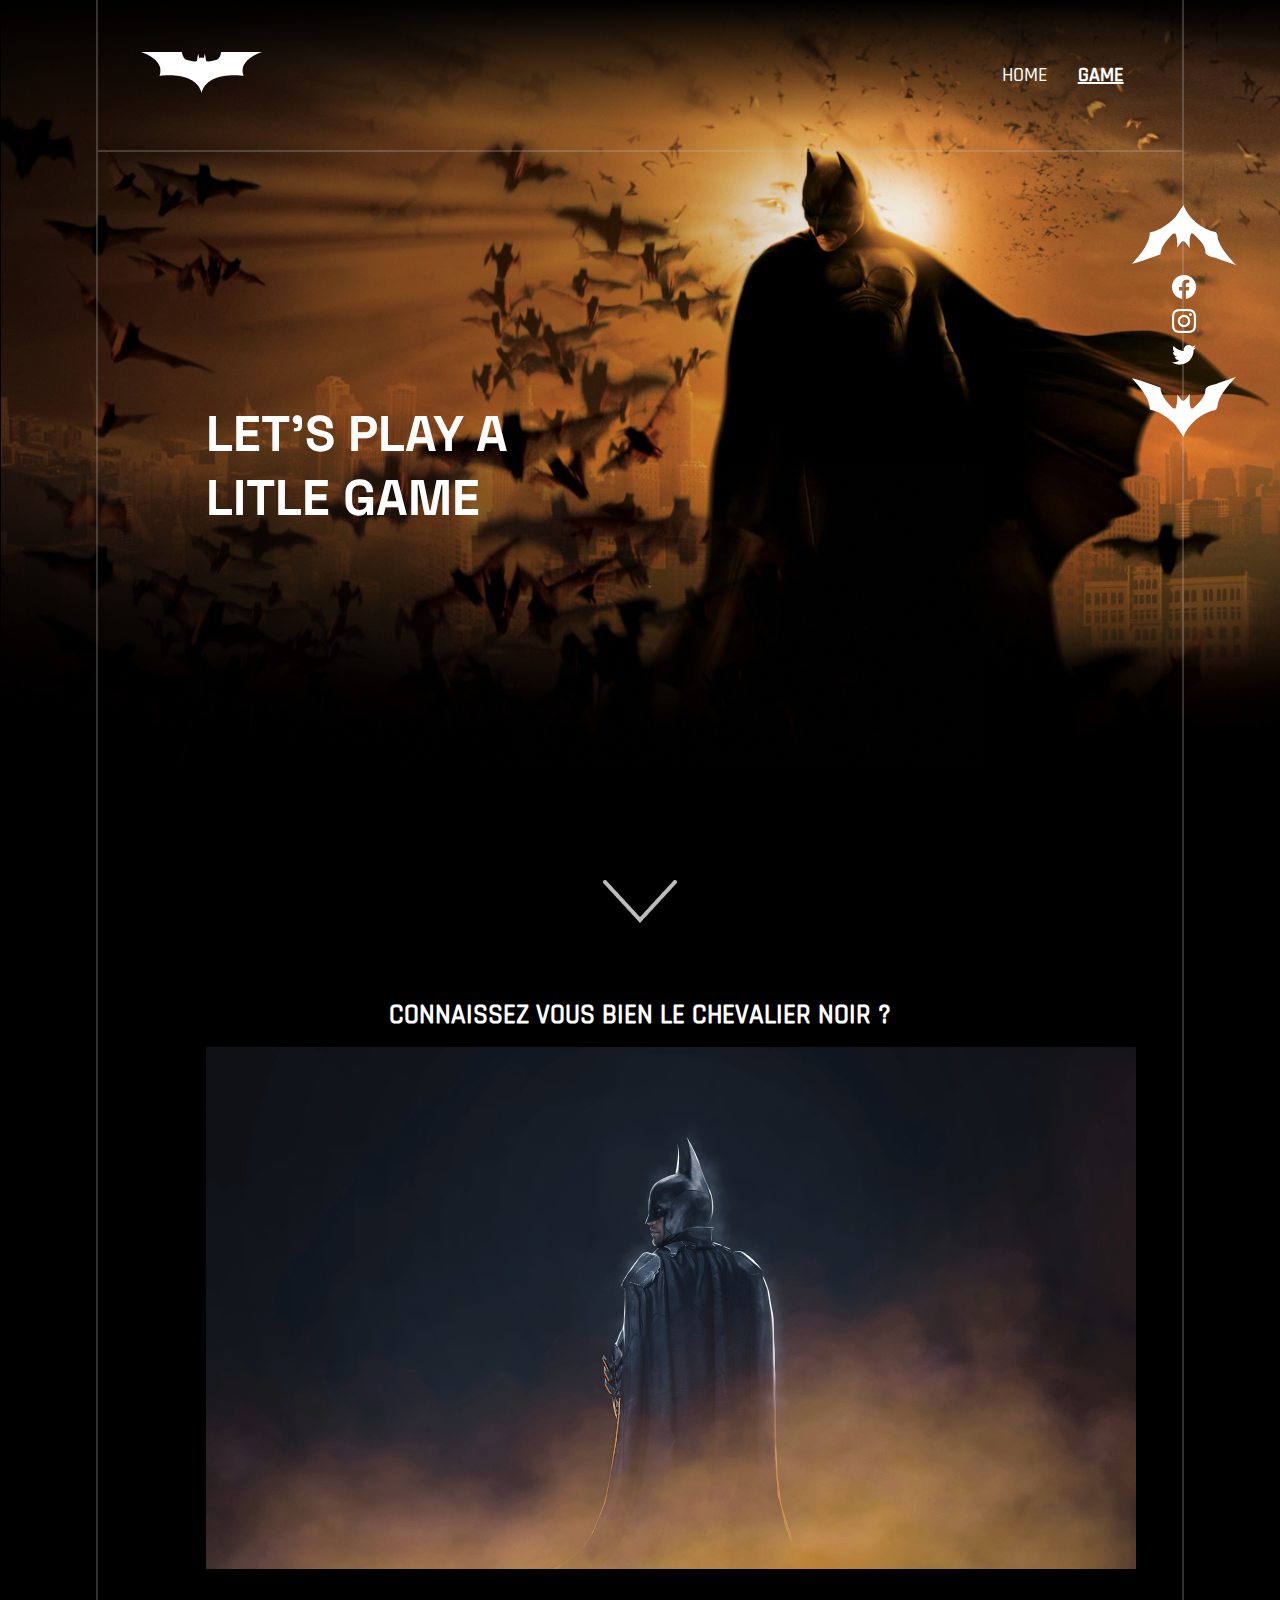
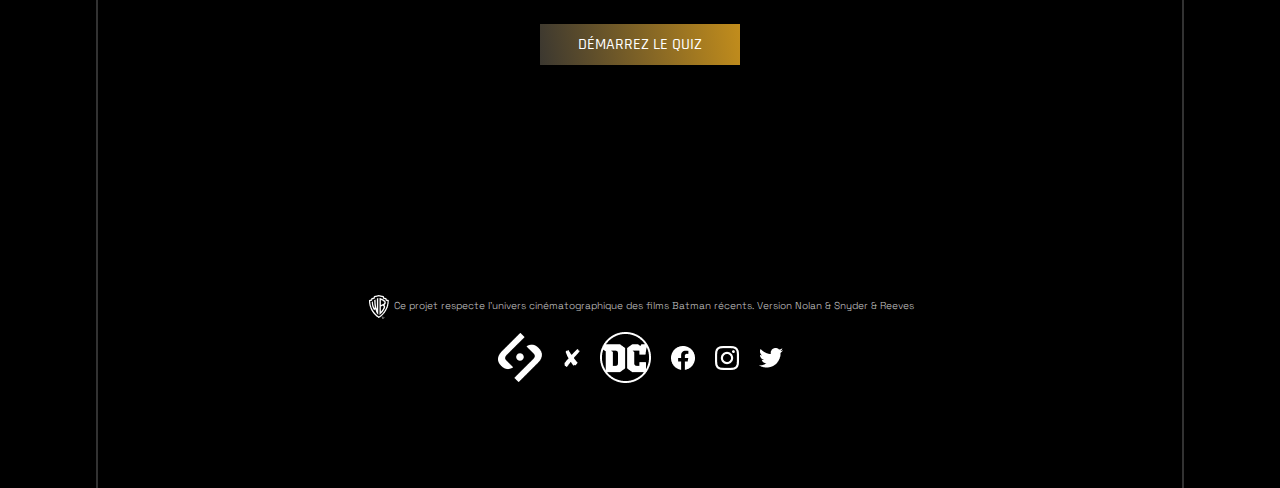
==== game.html @ 5073e1a9 "Begin to code Quizz score" ====
<!DOCTYPE html>
<html lang="fr">

<head>
    <meta charset="UTF-8">
    <meta http-equiv="X-UA-Compatible" content="IE=edge">
    <meta name="viewport" content="width=device-width, initial-scale=1.0">

    <link rel="stylesheet" href="style/game.css">

    <script src="./script/main.js" defer></script>
    <script src="./script/game.js" defer></script>

    <title>Batman | Game</title>
</head>

<body>

    <!-- ENTETE -->
    <header>
        <div class="header">
            <div class="header__divLogo">
                <a href="index.html"><img src="assets/logo/logohome.png" alt="Logo Batman Home" class="header__logo"
                        title="HOME"></a>
            </div>
            <nav>
                <ul>
                    <li><a href="index.html">home</a> </li>
                    <li><a href="game.html">game</a></li>
                </ul>
            </nav>
        </div>
    </header>

    <!-- CORPS -->
    <main>
        <!--Icônes latéraux de réseaux sociaux-->
        <aside>
            <figure>
                <div>
                    <a class="scrollArrow"><img src="assets/logo/logo_bat_flèche.png" alt="Batman tête en bas"></a>
                </div>
                <div>
                    <a href="https://www.facebook.com/frdccomics/?locale=fr_FR"><img src="assets/logo/icon_facebook.png"
                            alt="facebook DC" title="FB DC Comics"></a>
                </div>
                <div>
                    <a href="https://www.instagram.com/dcofficial/?hl=fr"><img src="assets/logo/icon_ig.png"
                            alt="instagram" title="Insta DC Comics">
                    </a>
                </div>
                <div>
                    <a href="https://twitter.com/DCComics"><img src="assets/logo/icon_tw.png" alt="twitter"
                            title="Twitter DC Comics">
                    </a>
                </div>
                <div>
                    <a class="scrollArrow"><img src="assets/logo/logo_bat_flèche_2.png" alt="Batman tête en haut"></a>
                </div>
            </figure>
        </aside>

        <!--Section 1 LET'S PLAY-->
        <section>
            <div class="sect1">
                <h1>Let's play a <br> Litle game</h1>
            </div>
        </section>

        <!--Section 2: Do you know him-->
        <section id="sec2">
            <div class="sec2">
                <div class="sec2__firstBigArrow">
                    <img src="assets/logo/flèche_down_header.png" alt="Grande flèche vers le bas">
                </div>
                <h2>connaissez vous bien le chevalier noir ?</h2>

                <div>
                    <div class="illPic">
                        <figure>
                            <img src="assets/Illustrations_game/Batgame_2.png" alt="batman_de_dos">
                        </figure>
                    </div>

                    <div class="sect2__contentDiv btnContain">
                        <div class="btnContain__btn">
                            <a id="startGame">démarrez le quiz</a>
                        </div>
                    </div>
                </div>
            </div>
        </section>

        <!--QUIZZ-->
        <section id="questionnaire">
            <div class="questions">
                <h2 class="nbreQuestions">
                    <span id="currentQId"><!--N° Question actuelle--></span>/ <span id="totalQNbr"><!--Nbr total de question--></span>
                </h2>
                <div class="card-quizz">
                    <div class="card-image">
                        <img id="img-illustrate" src="./assets/Illustrations_game/Batgame_3.png" alt="">
                    </div>
                    <div class="card-body-quizz">
                        <div class="currentQuestion quizz"><!--Question-->
                        </div>
                    </div>
                    <div class="choisirReponse">
                        <!--Choix de reponse-->
                    </div>
                    <div>
                        <button class="nextBtn">Question suivante</button>
                    </div>
        
                </div>
            </div>

        </section>
    </main>

    <!-- PIED DE PAGE -->
    <footer id="footer">
        <p>
            <img src="assets/logo/icon_WB.png" alt="Warner-Bros">
            Ce projet respecte l’univers cinématographique des
            films
            Batman récents. Version Nolan & Snyder & Reeves
        </p>

        <figure>
            <a href="https://sayna.io/"><img src="assets/logo/logo_sayna_white.png" alt="Logo Sayna"
                    title="SAYNA Website"></a>
            <a href="https://sayna.io/"><img src="assets/logo/icon_x.png" alt="Logo X" title="SAYNA Website"></a>
            <a href="https://www.dc.com/"><img src="assets/logo/icon_DC.png" alt="Logo Disney Comics"
                    title="DC Comics Website"></a>
            <a href="https://web.facebook.com/search/top/?q=sayna"><img src="assets/logo/icon_facebook.png"
                    alt="Logo facebook" title="FB SAYNA"></a>
            <a href="https://www.instagram.com/hellosayna/?hl=fr"><img src="assets/logo/icon_ig.png"
                    alt="Logo instagram" title="Insta SAYNA"></a>
            <a href="https://twitter.com/madagascarsayna?lang=fr"><img src="assets/logo/icon_tw.png" alt="Logo twitter"
                    title="Twitter SAYNA"></a>
        </figure>
    </footer>
</body>

</html>
---- style/game.css ----
/*verification de la taille et positionnement des boites quand activés (enlevé commentaire) */
/* div,
p,
nav,
h2,
h3 {
    border: dotted 1px blue;
} */


/* POLICES */
/* Import google fontRajdhani + Space grotesk (alternative à l'utilisation des polices)*/
/* @import url('https://fonts.googleapis.com/css2?family=Rajdhani:wght@300;400;500;600;700&family=Space+Grotesk:wght@300;400;500;600;700&display=swap'); */

@font-face {
    font-family: 'Rajdhani';
    src: url(../police/Rajdhani/Rajdhani-Medium.ttf);
}

@font-face {
    font-family: 'Space Grotesk';
    src: url(../police/Space_Grotesk/SpaceGrotesk-VariableFont_wght.ttf);
}

/* Mise à zéro des marges par défauts et box-sizing*/
* {
    margin: 0;
    padding: 0;
    box-sizing: border-box;
}

/* Définition des couleurs de base */

:root {
    --myYellow: #FFFF00;
    --myGrey50: #c4c4c450;
    --myGreyfull: #c4c4c4;
    --myGreyBorder: #bcbbbd44;
    --myMarineBleu: #19587D;
}

/*Typographie*/
html {
    font-family: 'Space Grotesk';
    font-size: 18px;
    color: white;
    font-weight: 100;
}

p {
    text-align: justify;
}

h2,
h3,
h4 {
    font-family: 'Rajdhani';
    font-weight: 600;
}

h2 + p {
    margin: 20px 0;
}

/* J'ai mis les titres de chaque section en h2 car pour le référencement, il est préféréble de n'avoir qu'un h1 dans chaque page */

h4 {
    font-size: 12px;
}

/*background*/
html {
    background-image: url(../assets/Illustrations_game/Batgame_1.png);
    background-repeat: no-repeat;
    background-size: contain;
    background-color: black;
}

/*border et formatage général des contenus*/
* {
    box-sizing: border-box;
}

@media screen and (min-width: 500px) {
    body {
        min-width: 400px;
        margin: 0 7.5%;
        border-left: solid 2px var(--myGreyBorder);
        border-right: solid 2px var(--myGreyBorder);
    }
}

header {
    border-bottom: solid 2px var(--myGreyBorder);
}

main {
    padding: 0 5%;
    margin: 0 auto;
}

@media screen and (min-width: 500px) {
    main {
        padding: 0 10%;
    }
}

section {
    margin: 100px 0;
}

/*Bouton*/
.btnContain {
    display: flex;
    justify-content: center;
}

.btnContain__btn {
    text-align: center;
    width: 200px;
    padding: 10px;
    margin: 0 10px;
    background: linear-gradient(80deg, #EDDEBF40, #c28d1c);
}

.btnContain__btn:hover,
.btnContain__btn:focus {
    background: linear-gradient(80deg, #EDDEBF, #c28d1c);
    cursor:pointer;
}

.btnContain__btn a,
.btnContain__btn {
    font-family: 'Rajdhani';
    font-size: medium;
    font-weight: 400;
    color: white;
    text-decoration: none;
    text-transform: uppercase;
}

/*header et navigation*/
.header {
    height: 150px;  /* 132px dans l'énoncé mais 150px ressemble plus à la maquette */
    padding: 4%;
    display: flex;
    justify-content: space-between;
    align-items: center;
}


.header ul {
    display: flex;
    flex-wrap: wrap;
    list-style-type: none;
    margin: 0;
    padding: 0;
}

.header ul li a {
    color: white;
    text-decoration-line: none;
    font-family: 'Rajdhani';
    font-size: 20px;
    font-weight: 500;
    text-transform: uppercase;
}

.header ul li a:hover {
    font-weight: bold;
    color: var(--myYellow);
    text-decoration-line: underline;
}

.header ul li:nth-child(2) a {
    /*HOME en gras et souligné sur la page active*/
    font-weight: bold;
    text-decoration-line: underline;
}

.header ul li {
    margin: 5px 15px;
}

/* ASIDE:Icônes latéraux de réseaux sociaux */
aside {
    position: sticky;
    top: 5px;
}

aside figure {
    display: flex;
    gap: 10px;
    margin-top: 20px;
    justify-content: center;
    align-items: center;
}

aside img {
    max-width: 75px;
}


@media screen and (min-width: 500px) {
    aside figure {
        display: initial;
    }
    aside {
        position: fixed;
        right: calc(7.5% - 52px);
        top: 200px;
    }
    
    aside figure div {
        text-align: center;
        margin: 5px 0;
    }

    aside img {
        max-width: none;
    }
}

/* Appliquer la couleur jaune en utilisant css filter generator from white to target hex color (codepen.io) => réduire invert à proche de zéro */
aside img:hover, header img:hover {
    filter: invert(4%) sepia(99%) saturate(5553%) hue-rotate(358deg) brightness(109%) contrast(102%);
    -webkit-filter: invert(4%) sepia(99%) saturate(5553%) hue-rotate(358deg) brightness(109%) contrast(102%);
}

/*SECTION 1*/
.sect1 {
    margin: 250px 0 350px;
}

h1 {
    font-size: 50px;
    text-transform:uppercase;
}

/*SECTION 2*/
.sec2__firstBigArrow {
    margin: 70px 0;
    text-align: center;
}

h2 {
    text-transform: uppercase;
    text-align: center;
}

.illPic {
    margin: 15px auto 50px;
    text-align: center;
}

/* QUIZZ */
#questionnaire {
    display: none
}

/* FOOTER */
footer {
    padding: 100px 0;
    display: flex;
    flex-direction: column;
    align-items: center;
}

footer p {
    font-size: 10px;
    text-align: center;
    color: var(--myGreyfull);
    margin: 20px 0
}

footer p img {
    position: relative;
    bottom: -10px;
}

footer figure {
    display: flex;
    align-items: center;
}

footer figure img{
    margin: 0 10px;
}
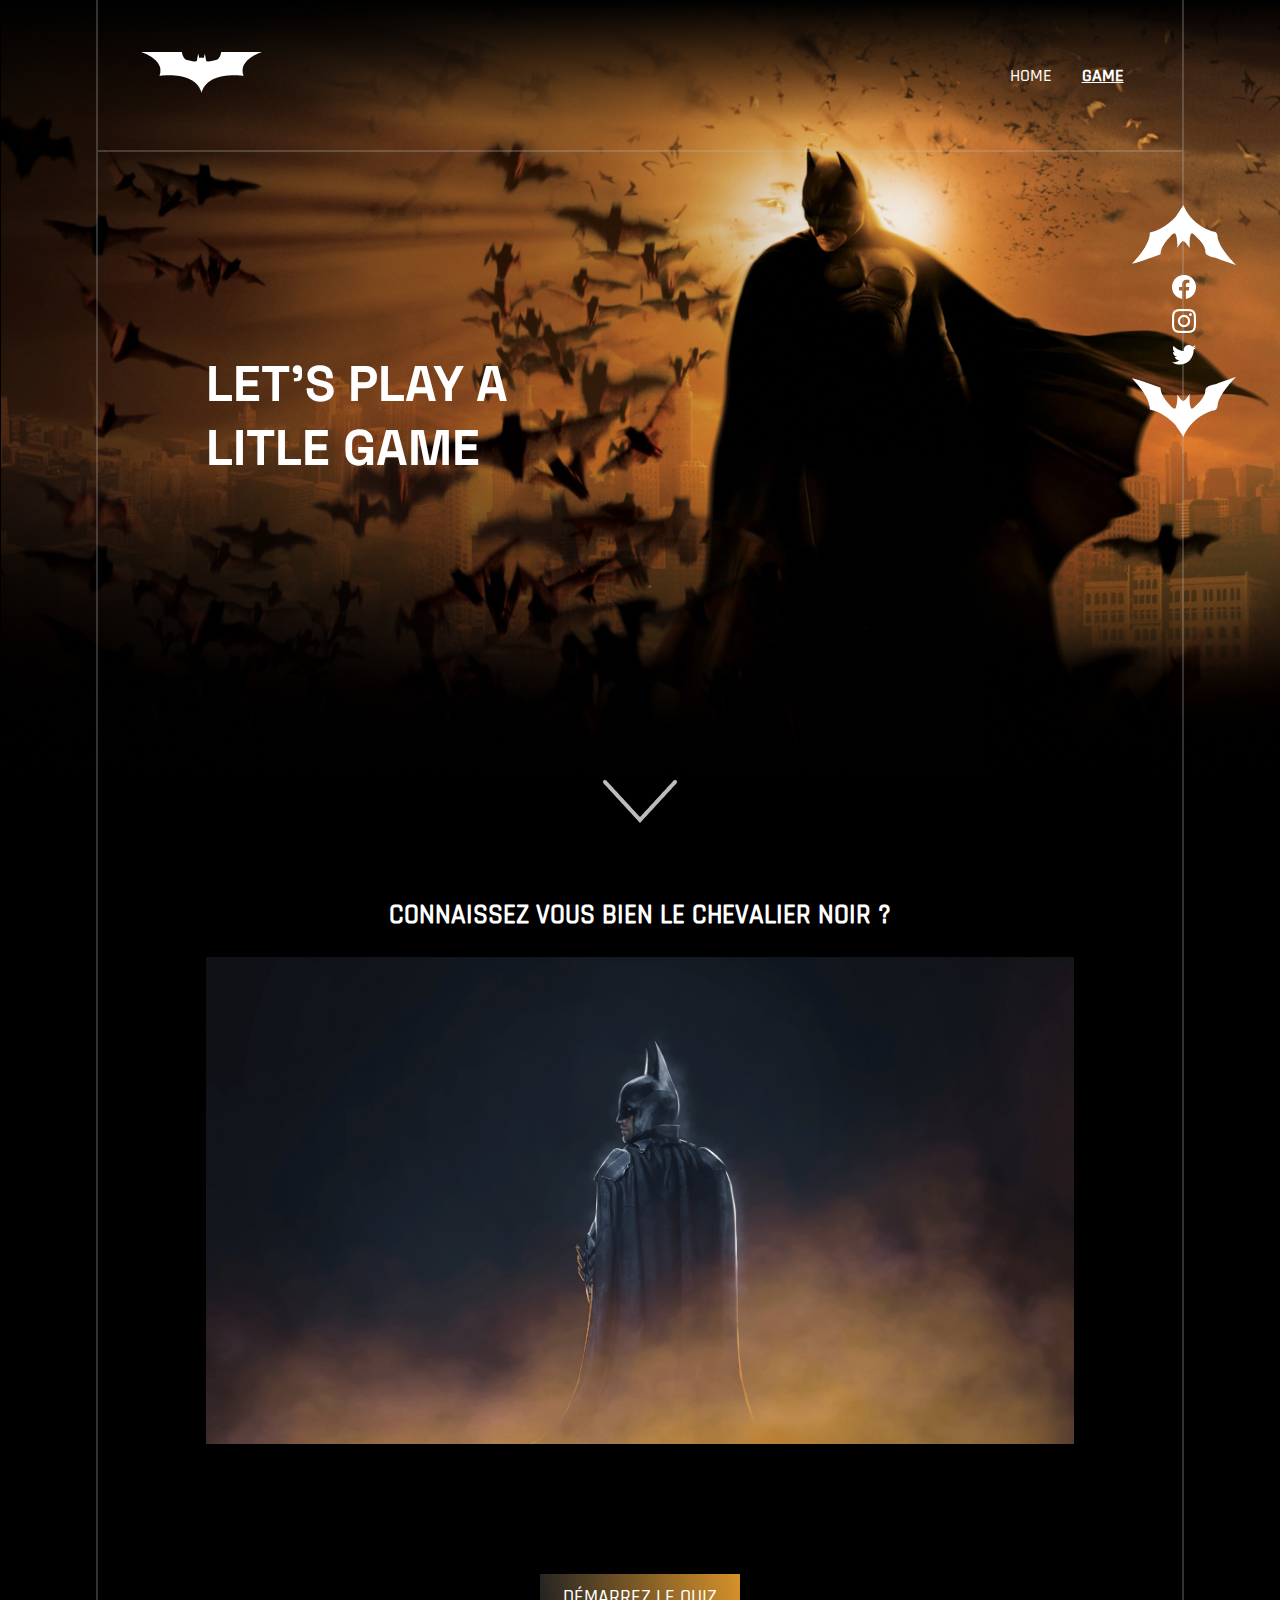
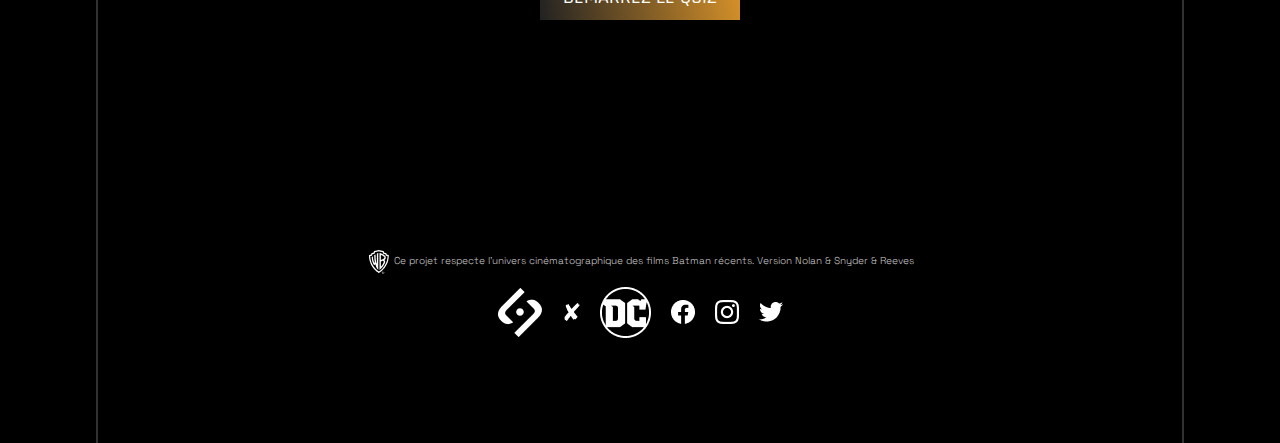
==== commit ab4c5191: "ALL QUIZZ DONE" ====
--- a/game.html
+++ b/game.html
@@ -17,7 +17,7 @@
 <body>
 
     <!-- ENTETE -->
-    <header>
+    <header class="reveal">
         <div class="header">
             <div class="header__divLogo">
                 <a href="index.html"><img src="assets/logo/logohome.png" alt="Logo Batman Home" class="header__logo"
@@ -61,14 +61,14 @@
         </aside>
 
         <!--Section 1 LET'S PLAY-->
-        <section>
+        <section class="reveal">
             <div class="sect1">
                 <h1>Let's play a <br> Litle game</h1>
             </div>
         </section>
 
         <!--Section 2: Do you know him-->
-        <section id="sec2">
+        <section id="sec2" class="reveal">
             <div class="sec2">
                 <div class="sec2__firstBigArrow">
                     <img src="assets/logo/flèche_down_header.png" alt="Grande flèche vers le bas">
@@ -76,7 +76,7 @@
                 <h2>connaissez vous bien le chevalier noir ?</h2>
 
                 <div>
-                    <div class="illPic">
+                    <div class="knowImgCont">
                         <figure>
                             <img src="assets/Illustrations_game/Batgame_2.png" alt="batman_de_dos">
                         </figure>
@@ -95,31 +95,64 @@
         <section id="questionnaire">
             <div class="questions">
                 <h2 class="nbreQuestions">
-                    <span id="currentQId"><!--N° Question actuelle--></span>/ <span id="totalQNbr"><!--Nbr total de question--></span>
+                    <span id="currentQId"><!--N° Question actuelle--></span>/<span
+                        id="totalQNbr"><!--Nbr total de question--></span>
                 </h2>
                 <div class="card-quizz">
-                    <div class="card-image">
-                        <img id="img-illustrate" src="./assets/Illustrations_game/Batgame_3.png" alt="">
-                    </div>
-                    <div class="card-body-quizz">
-                        <div class="currentQuestion quizz"><!--Question-->
+                    <div id="QImgContainer">
+                        <div class="card-image">
+                            <img id="imgQuizz" src="./assets/Illustrations_game/Batgame_3.png" alt="">
+                        </div>
+
+                        <div id="mainQ">
+                            <div class="flexPosition">
+                                <div class="card-body-quizz">
+                                    <div class="currentQuestion quizz"><!--Question-->
+                                    </div>
+                                </div>
+                                <div class="choisirReponse">
+                                    <!--Choix de reponse-->
+                                </div>
+                            </div>
                         </div>
                     </div>
-                    <div class="choisirReponse">
-                        <!--Choix de reponse-->
+
+                    <div class="sect2__contentDiv btnContain nextDiv">
+                        <div class="btnContain__btn" id="nextBtn">
+                            <a class="nextBtn">Question suivante</a>
+                        </div>
                     </div>
-                    <div>
-                        <button class="nextBtn">Question suivante</button>
+
+                    <!--Show Result-->
+                    <div class="sect2__contentDiv btnContain showDiv">
+                        <div class="btnContain__btn" id="showResult">
+                            <a class="showResult">Voir le résultat</a>
+                        </div>
                     </div>
-        
                 </div>
             </div>
+        </section>
 
+        <!--Résultat final du Quizz-->
+        <section id="quizzFinal">
+            <div id="quizzFinalContainer">
+                <h2 class="finalNote">
+                    <span id="finalScore"><!--Score finale--></span>/<span
+                        id="totalQuestionNbr"><!--Nbr total de question--></span> <span id="finalShortComment"></span>
+                </h2>
+                <p id="finalLongComment"></p>
+                <div class="btnContain">
+                    <div class="btnContain__btn" id="restartQuizzContainer">
+                        <a class="restartQuizzLink">Recommencer le quiz</a>
+                    </div>
+                </div>
+
+            </div>
         </section>
     </main>
 
     <!-- PIED DE PAGE -->
-    <footer id="footer">
+    <footer id="footer" class="reveal">
         <p>
             <img src="assets/logo/icon_WB.png" alt="Warner-Bros">
             Ce projet respecte l’univers cinématographique des
--- a/style/game.css
+++ b/style/game.css
@@ -45,6 +45,7 @@
     font-size: 18px;
     color: white;
     font-weight: 100;
+    position:relative
 }
 
 p {
@@ -120,19 +121,22 @@
     width: 200px;
     padding: 10px;
     margin: 0 10px;
-    background: linear-gradient(80deg, #EDDEBF40, #c28d1c);
+    background: linear-gradient(80deg, #000000dd, #d18109dd);
+    background-color: white;
 }
 
 .btnContain__btn:hover,
 .btnContain__btn:focus {
-    background: linear-gradient(80deg, #EDDEBF, #c28d1c);
+    background: linear-gradient(80deg, black, #d18109);
+    background-color: white;
     cursor:pointer;
 }
 
 .btnContain__btn a,
-.btnContain__btn {
+.btnContain__btn,
+.btnContain__btn button {
     font-family: 'Rajdhani';
-    font-size: medium;
+    font-size: 20px;
     font-weight: 400;
     color: white;
     text-decoration: none;
@@ -161,7 +165,7 @@
     color: white;
     text-decoration-line: none;
     font-family: 'Rajdhani';
-    font-size: 20px;
+    font-size: 18px;
     font-weight: 500;
     text-transform: uppercase;
 }
@@ -229,7 +233,7 @@
 
 /*SECTION 1*/
 .sect1 {
-    margin: 250px 0 350px;
+    margin: 200px 0 300px;
 }
 
 h1 {
@@ -248,14 +252,105 @@
     text-align: center;
 }
 
-.illPic {
-    margin: 15px auto 50px;
-    text-align: center;
+.knowImgCont img {
+    width: 100%;
+    margin: 25px 0 75px;
 }
 
 /* QUIZZ */
 #questionnaire {
+    display: none ;
+    justify-content: center;
+}
+
+.showDiv {
     display: none
+}
+
+#QImgContainer {
+    display: flex;
+}
+
+#mainQ {
+    display: flex;
+    align-items: center;
+}
+
+.questions {
+    min-width: 75%;
+}
+
+.nbreQuestions {
+    margin-bottom: 15px;
+}
+
+#mainQ div{
+    min-width: 40vw;
+    margin-left: 10px;
+}
+
+.card-quizz {
+    font-size: 18px;
+}
+
+.card-image {
+    max-width: 40vw;
+}
+
+.card-image img {
+    max-width: 100%;
+}
+
+.choisirReponse {
+    margin-top: 30px;
+}
+
+.choicesDiv {
+    background-color: grey;
+    padding: 10px 5px;
+    margin: 10px 0;
+}
+
+.choicesDiv label {
+    margin-left: 10px;
+}
+
+input.checkB {
+    width: 1.5em;
+    height: 1.5em;
+    position: relative;
+    top : 2.5px
+}
+
+.btnContain {
+    margin-top: 50px;
+}
+
+/*Résultat final du quizz*/
+#quizzFinal {   
+    display: none;
+    justify-content: center;
+    align-items: center;
+    height: 80vh;
+    min-height: fit-content;
+    width: 100%;
+    min-width: fit-content;
+    background: linear-gradient(120deg, #000000,  #d18109);
+    border-radius: 20px;
+}
+
+#quizzFinalContainer {
+    width: 80%;
+}
+
+#quizzFinal h2 {
+    text-decoration: underline;
+    font-size: 35px;
+}
+
+#quizzFinalContainer p {
+    text-align: center;
+    font-size: 20px;
 }
 
 /* FOOTER */
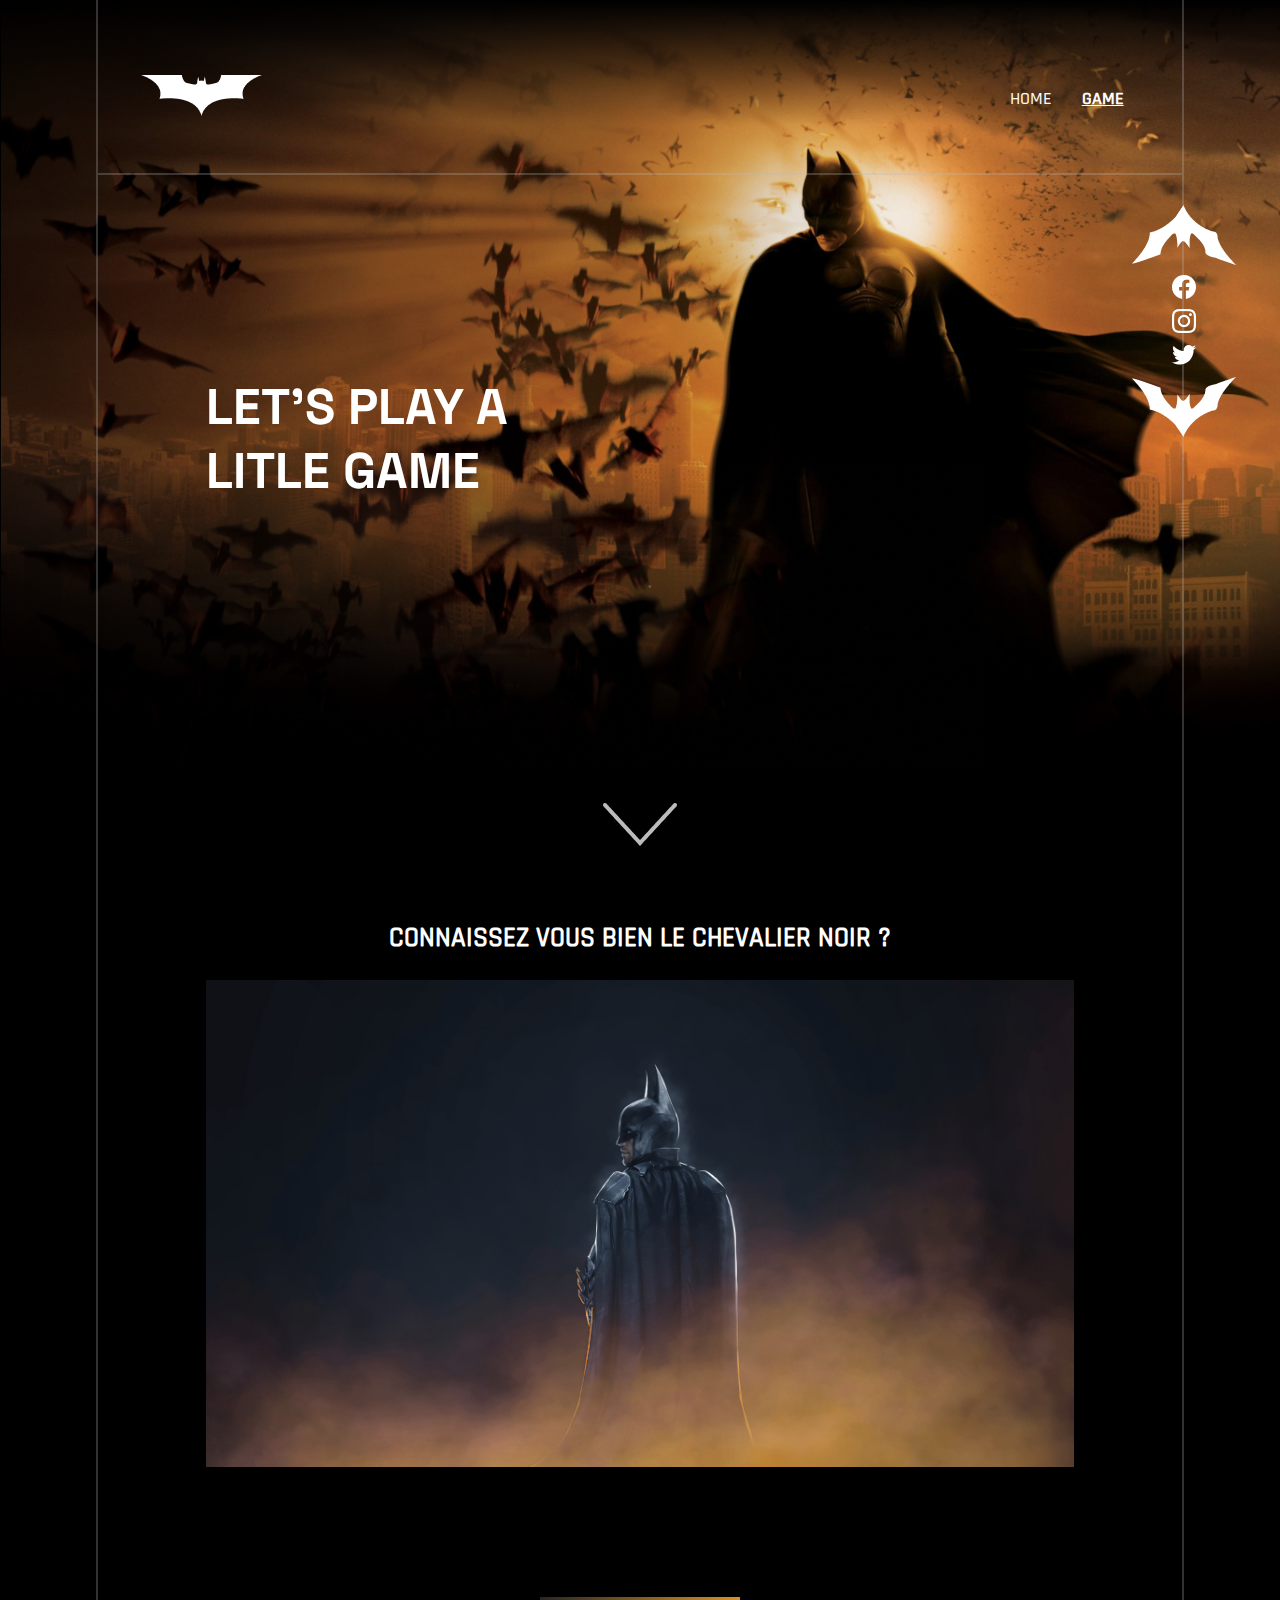
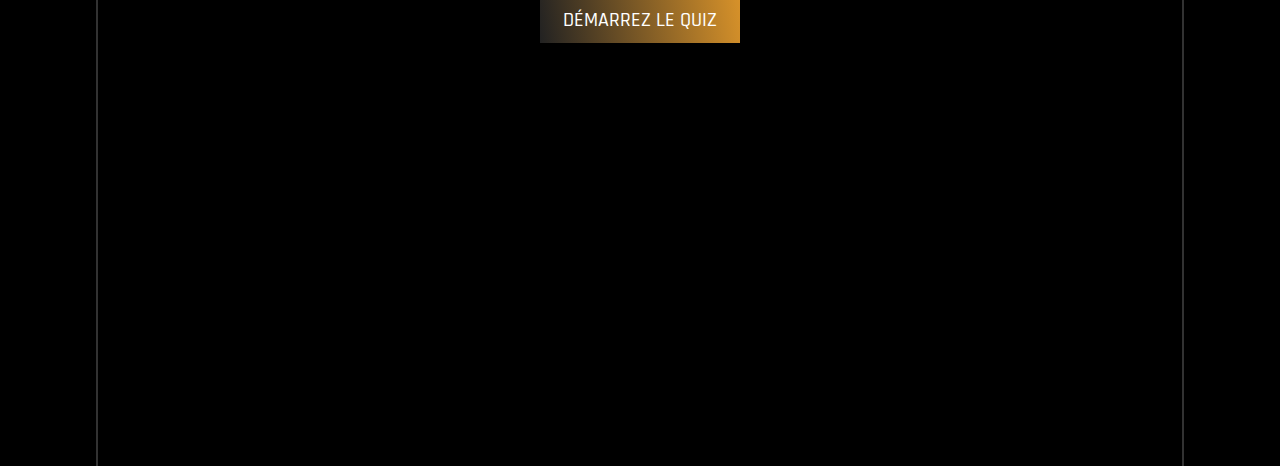
==== commit e77c194c: "Image qui suit la souris HTML" ====
--- a/game.html
+++ b/game.html
@@ -15,6 +15,10 @@
 </head>
 
 <body>
+    <!-- Pointer image personnaliser -->
+    <div>
+        <img id="mouseImg" src="Assets/logo/batman-logo.png" alt="">
+    </div>
 
     <!-- ENTETE -->
     <header class="reveal">
--- a/style/game.css
+++ b/style/game.css
@@ -380,4 +380,16 @@
 
 footer figure img{
     margin: 0 10px;
+}
+
+/*Effet de transition au scroll - fade in */
+.reveal {
+    opacity : 0;
+    transform : translateX(-50px);
+}
+
+.reveal-visible {
+    opacity : 1;
+    transform: translateX(0);
+    transition: 1.5s
 }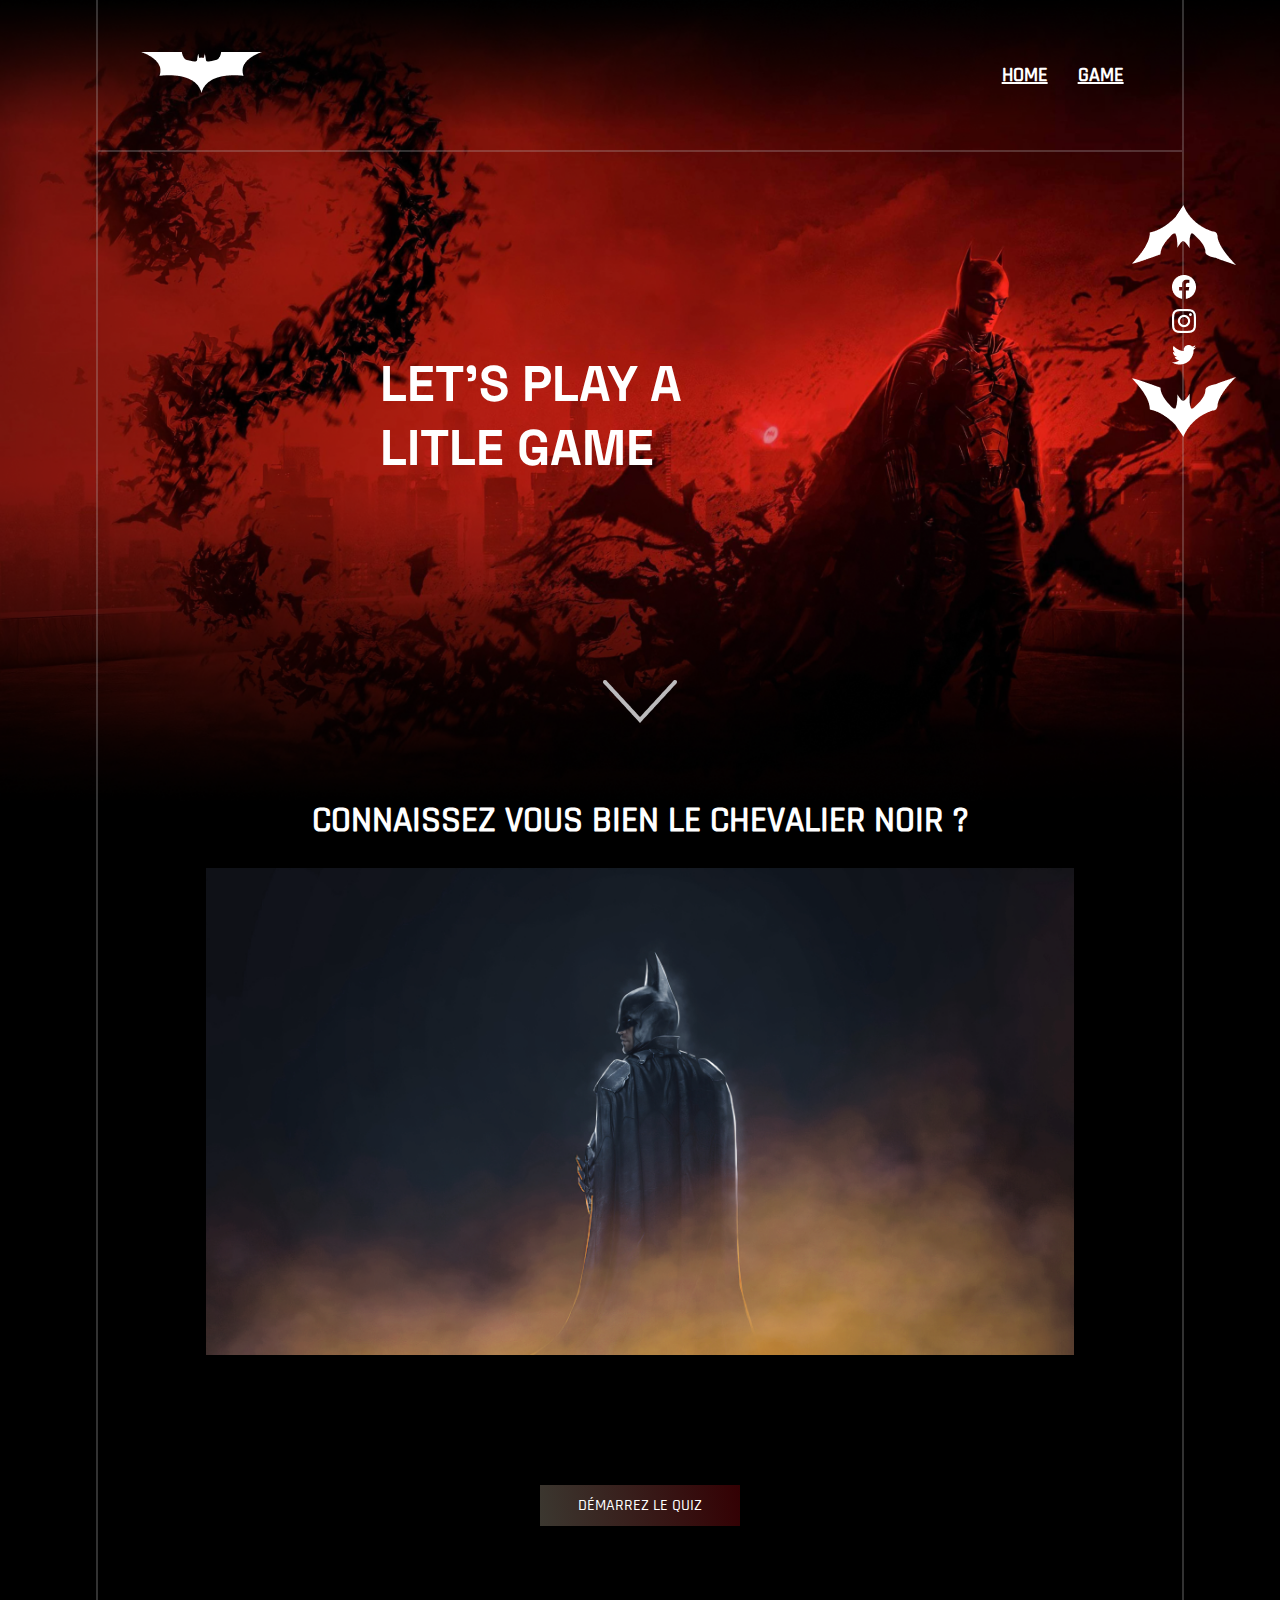
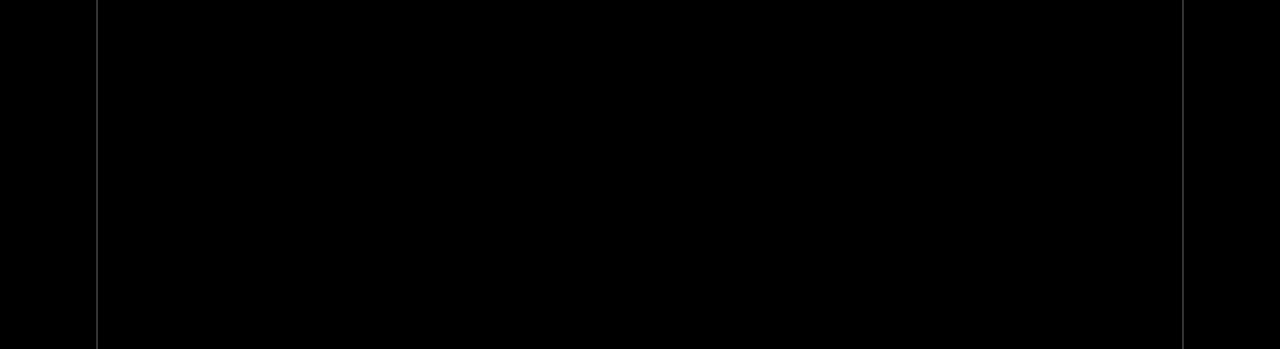
==== commit c304eb55: "Add style.css link to game.html" ====
--- a/game.html
+++ b/game.html
@@ -7,6 +7,7 @@
     <meta name="viewport" content="width=device-width, initial-scale=1.0">
 
     <link rel="stylesheet" href="style/game.css">
+    <link rel="stylesheet" href="style/style.css">
 
     <script src="./script/main.js" defer></script>
     <script src="./script/game.js" defer></script>
@@ -17,7 +18,7 @@
 <body>
     <!-- Pointer image personnaliser -->
     <div>
-        <img id="mouseImg" src="Assets/logo/batman-logo.png" alt="">
+        <img id="mouseImg" src="Assets/logo/batman-logo-yellow.png" alt="">
     </div>
 
     <!-- ENTETE -->
--- a/style/style.css
+++ b/style/style.css
@@ -0,0 +1,620 @@
+/*verification de la taille et positionnement des boites quand activés (enlevé commentaire) */
+/* div,
+p,
+nav,
+h2,
+h3 {
+    border: dotted 1px blue;
+} */
+
+
+/* POLICES */
+/* Import google fontRajdhani + Space grotesk (alternative à l'utilisation des polices)*/
+/* @import url('https://fonts.googleapis.com/css2?family=Rajdhani:wght@300;400;500;600;700&family=Space+Grotesk:wght@300;400;500;600;700&display=swap'); */
+
+@font-face {
+    font-family: 'Rajdhani';
+    src: url(../police/Rajdhani/Rajdhani-Medium.ttf);
+}
+
+@font-face {
+    font-family: 'Space Grotesk';
+    src: url(../police/Space_Grotesk/SpaceGrotesk-VariableFont_wght.ttf);
+}
+
+/* Mise à zéro des marges par défauts et box-sizing*/
+* {
+    margin: 0;
+    padding: 0;
+    box-sizing: border-box;
+}
+
+/* Effet fadeIn sur tous les éléments */
+h2, h3, h4, figure, img, li, p, .btnContain__btn  {
+    animation: fadeIn 5s normal;
+    -webkit-animation: fadeIn 5s normal;
+    -o-animation: fadeIn 5s normal;
+
+}
+
+@keyframes fadeIn {
+    0% { opacity: 0; }
+    100% { opacity: 1; }
+  }
+  
+  @-moz-keyframes fadeIn {
+    0% { opacity: 0; }
+    100% { opacity: 1; }
+  }
+  
+  @-webkit-keyframes fadeIn {
+    0% { opacity: 0; }
+    100% { opacity: 1; }
+  }
+  
+  @-o-keyframes fadeIn {
+    0% { opacity: 0; }
+    100% { opacity: 1; }
+  }
+  
+  @-ms-keyframes fadeIn {
+    0% { opacity: 0; }
+    100% { opacity: 1; }
+  }
+
+/* Définition des couleurs de base */
+
+:root {
+    --myYellow: #FFFF00;
+    --myGrey50: #c4c4c450;
+    --myGreyfull: #c4c4c4;
+    --myGreyBorder: #bcbbbd44;
+    --myMarineBleu: #19587D;
+}
+
+/*Typographie*/
+html {
+    font-family: 'Space Grotesk';
+    font-size: 18px;
+    color: white;
+    font-weight: 100;
+}
+
+p {
+    text-align: justify;
+}
+
+h2,
+h3,
+h4 {
+    font-family: 'Rajdhani';
+    font-weight: 600;
+}
+
+h2 + p {
+    margin: 20px 0;
+}
+
+/* J'ai mis les titres de chaque section en h2 car pour le référencement, il est préféréble de n'avoir qu'un h1 dans chaque page */
+h2 {
+    font-size: 36px;
+}
+
+h4 {
+    font-size: 12px;
+}
+
+/*background*/
+html {
+    background-image: url(../assets/illustrations/Bathome1.png);
+    background-repeat: no-repeat;
+    background-size: contain;
+    background-color: black;
+}
+
+/*border et formatage général des contenus*/
+* {
+    box-sizing: border-box;
+}
+
+@media screen and (min-width: 500px) {
+    body {
+        min-width: 400px;
+        margin: 0 7.5%;
+        border-left: solid 2px var(--myGreyBorder);
+        border-right: solid 2px var(--myGreyBorder);
+    }
+}
+
+header {
+    border-bottom: solid 2px var(--myGreyBorder);
+}
+
+main {
+    padding: 0 5%;
+    margin: 0 auto;
+}
+
+@media screen and (min-width: 500px) {
+    main {
+        padding: 0 10%;
+    }
+}
+
+section {
+    margin: 100px 0;
+}
+
+/*Bouton*/
+.btnContain {
+    display: flex;
+    justify-content: center;
+}
+
+.btnContain__btn {
+    text-align: center;
+    width: 200px;
+    padding: 10px;
+    margin: 0 10px;
+    background: linear-gradient(80deg, #EDDEBF40, #89000860);
+}
+
+.btnContain__btn:hover,
+.btnContain__btn:focus {
+    background: linear-gradient(80deg, #EDDEBF, #890008);
+    cursor:pointer;
+}
+
+.btnContain__btn a,
+.btnContain__btn {
+    font-family: 'Rajdhani';
+    font-size: medium;
+    font-weight: 400;
+    color: white;
+    text-decoration: none;
+}
+
+/*Images d'illustrations Alliés et ennemies*/
+.illPic {
+    display: flex;
+    justify-content: space-between;
+    margin: 50px 0;
+
+}
+
+.illPic figure {
+    width: 30%;
+    margin: 0;
+}
+
+.illPic img {
+    width: 100%;
+}
+
+.illPic figcaption {
+    text-align: center;
+    font-family: 'Rajdhani';
+    margin-top: 15px;
+}
+
+.illPic figure:hover {
+    transform: scale(1.1);
+}
+
+
+/*header et navigation*/
+.header {
+    height: 150px;  /* 132px dans l'énoncé mais 150px ressemble plus à la maquette */
+    padding: 4%;
+    display: flex;
+    justify-content: space-between;
+    align-items: center;
+}
+
+
+.header ul {
+    display: flex;
+    flex-wrap: wrap;
+    list-style-type: none;
+    margin: 0;
+    padding: 0;
+}
+
+.header ul li a {
+    color: white;
+    text-decoration-line: none;
+    font-family: 'Rajdhani';
+    font-size: 20px;
+    font-weight: 500;
+    text-transform: uppercase;
+}
+
+.header ul li a:hover {
+    font-weight: bold;
+    color: var(--myYellow);
+    text-decoration-line: underline;
+}
+
+.header ul li:nth-child(1) a {
+    /*HOME en gras et souligné sur la page active*/
+    font-weight: bold;
+    text-decoration-line: underline;
+}
+
+.header ul li {
+    margin: 5px 15px;
+}
+
+/* ASIDE:Icônes latéraux de réseaux sociaux */
+aside {
+    position: sticky;
+    top: 5px;
+}
+
+aside figure {
+    display: flex;
+    gap: 10px;
+    margin-top: 20px;
+    justify-content: center;
+    align-items: center;
+}
+
+aside img {
+    max-width: 75px;
+}
+
+
+@media screen and (min-width: 500px) {
+    aside figure {
+        display: initial;
+    }
+    aside {
+        position: fixed;
+        right: calc(7.5% - 52px);
+        top: 200px;
+    }
+    
+    aside figure div {
+        text-align: center;
+        margin: 5px 0;
+    }
+
+    aside img {
+        max-width: none;
+    }
+}
+
+/* Appliquer la couleur jaune en utilisant css filter generator from white to target hex color (codepen.io) => réduire invert à proche de zéro */
+aside img:hover, header img:hover {
+    filter: invert(4%) sepia(99%) saturate(5553%) hue-rotate(358deg) brightness(109%) contrast(102%);
+    -webkit-filter: invert(4%) sepia(99%) saturate(5553%) hue-rotate(358deg) brightness(109%) contrast(102%);
+}
+
+/**Image qui suit la souris */
+#mouseImg{
+    position:absolute;
+    display:block;
+    width: 50px;
+    z-index:5;
+  }
+
+/*SECTION 1*/
+.sect1 {
+    margin: 200px auto;
+    width: 60%;
+    min-width: 350px;
+}
+
+.sect1__contentDiv {
+    margin: 30px 0;
+}
+
+.sect1 p,
+.sect1 h3 {
+    text-align: center;
+}
+
+.sect1__isBatmanTxt {
+    text-align: center;
+    font-weight: bold;
+}
+
+/*SECTION 2: Batman au cinéma*/
+.sec2__firstBigArrow {
+    margin: 70px 0;
+    text-align: center;
+}
+
+
+/*SECTION 3 : Némésis*/
+.sec3__logo {
+    position: relative;
+    width: 100px;
+    top: 0;
+    right: 5%;
+}
+
+
+/* SECTION 4 Alliés*/
+.sec4__TitleSideImgContain {
+    display: flex;
+    align-items: flex-end;
+}
+
+.sec4__TitleSideImgContain__divImg {
+    height: 25vw;
+    position: absolute;
+    right: 0;
+}
+
+.sec4__TitleSideImgContain__divImg img {
+    height: 100%;
+    opacity: 75%;
+}
+
+.sec4 p {
+    margin: 20px 0
+}
+
+
+/*SECTION 5 : Justice League*/
+.sec5 p {
+    margin-bottom: 70px;
+}
+.sec5__divImg {
+    overflow: visible;
+    width: 100%;
+    display: flex;
+    justify-content: center;
+}
+
+.sec5__divImg img {
+    width: 100vw;
+}
+
+
+/*SECTION 6 : multimédia*/
+.sec6__carrousContain {
+    display: flex;
+    justify-content: space-between;
+    margin: 20px 0;
+}
+
+.sec6__carrousContain button{
+    background: none;
+    border: none;
+    border: none;
+}
+
+.sec6__carrousContain button:hover {
+    filter: brightness(200%);
+}
+
+.sec6__carrousContain__main {
+    width: 60%;
+    min-width: 300px;
+    display: flex;
+}
+
+.sec6__carrousContain__main__imgContainer {
+    display: flex;
+    align-items: center;
+}
+
+.sec6__carrousContain__main__mediaDescription {
+    width: 85%;
+    display: flex;
+    flex-direction: column;
+    justify-content: center;
+    background: linear-gradient(135deg, #EDDEBF60, #19587D60);
+    border-radius: 0 10px 10px 0;
+    padding: 5px;
+}
+
+.sec6__carrousContain__main__mediaDescription a {
+    color: white;
+    text-decoration: none;
+}
+
+.sec6__carrousContain__main__mediaDescription__component {
+    font-size: 12px;
+    margin: 5px;
+}
+
+.sec6__carrousContain__main__mediaDescription span {
+    color: #FFFF00;
+}
+
+.sec6__videoDiv__video {
+    width: 100%;
+}
+
+
+/* SECTION 7: Formulaire */
+.sec7 {
+    background: linear-gradient(135deg, #EDDEBF60, #19587D60);
+    padding: 20px 15%;
+    min-width: 350px;
+}
+
+.sec7__title {
+    text-align: center;
+    margin-bottom: 30px;
+}
+
+.sec7__form__div {
+    margin: 30px 0 10px;
+}
+
+.sec7__form__div__h4 {
+    font-size: 18px;
+    font-weight: 100;
+}
+
+.sec7__form__div__input,
+.sec7__form__div__checkbox,
+.sec7__form__div__fieldset__legend,
+.sec7__form__div__textarea,
+.sec7__form__div__frequence,
+.sec7__form__div__selectContainer__select {
+    color: rgba(255, 255, 255, 0.5);
+    background: none;
+    border: none;
+    border-bottom: solid 1px rgba(255, 255, 255, 0.5);
+    font-size: 12px;
+    font-family: 'Space Grotesk';
+    margin: 10px 0;
+    width: 100%
+}
+
+.sec7__form__div__frequence {
+    border-bottom: none;
+}
+
+.sec7__form__div__selectContainer select option {
+    background-color:grey;
+}
+
+.sec7__form__div__checkbox {
+    border-bottom: none;
+    margin: 10px 0 20px;
+    width: 70%;
+    min-width: 250px;
+}
+
+.sec7__form__div__checkbox input[type="checkbox"] {
+    	position: relative;
+        bottom: -3px;
+        right: -5px;
+}
+
+fieldset {
+    border: none;
+}
+
+.sec7__form__div__fieldset__radioContain {
+    text-align: center;
+    display: flex;
+    justify-content: center;
+}
+
+/* Transformer radio en bouton */
+.sec7__form__div__fieldset__radioContain__choice {
+    display: none;
+}
+
+.sec7__form__div__fieldset__radioContain__choice + label {
+    width: 70px;
+    padding: 5px 0;
+    margin: 5px; 
+    font-size: 12px;
+    font-family: Rajdhani;
+    text-align: center;
+    border-image: linear-gradient(60deg,var(--myGrey50), var(--myMarineBleu)) 1 / 1.5px;
+    -o-border-image: linear-gradient(60deg,var(--myGrey50), var(--myMarineBleu)) 1 / 1.5px;
+}
+
+.sec7__form__div__fieldset__radioContain__choice+ label:hover {
+    background-color: rgba(255, 255, 255, 0.5);
+    cursor:pointer;
+}
+
+.sec7__form__div__fieldset__radioContain__choice:checked + label {
+    background-color: rgba(255, 255, 255, 0.5);
+}
+
+.sec7__form__div textarea::placeholder {
+    font-size: 12px;
+    font-family: 'Space Grotesk';
+}
+
+.sec7__form__submit {
+    text-align: center;
+}
+
+.sec7__form__submit button {
+    border: none;
+}
+
+/* SECTION 8: Citations */
+.sec8 {
+    width: 90%;
+    margin: 0 auto;
+    display: flex;
+    justify-content: center;
+    align-items: center;
+    background:
+        url(../assets/logo/icon_guillemets_1.png)no-repeat top left,
+        url(../assets/logo/icon_guillemets_2.png) no-repeat bottom right;
+}
+
+.sec8__figure {
+    width: 40%;
+    margin: 75px 0;
+    font-size: 12px;
+    text-align: center;
+}
+
+.sec8__figure blockquote p{
+    text-align: center;
+    line-height: 1.6;
+}
+
+.sec8__figure figcaption {
+    margin: 10px 0;
+}
+
+.sec8__figure figcaption,
+.sec8__figure figcaption cite {
+    font-style: normal;
+    color: var(--myGreyfull);
+    line-height: 1.9;
+}
+
+
+/* FOOTER */
+footer {
+    padding: 100px 0;
+    display: flex;
+    flex-direction: column;
+    align-items: center;
+}
+
+footer p {
+    font-size: 10px;
+    text-align: center;
+    color: var(--myGreyfull);
+    margin: 20px 0
+}
+
+footer p img {
+    position: relative;
+    bottom: -10px;
+}
+
+footer figure {
+    display: flex;
+    align-items: center;
+}
+
+footer figure img{
+    margin: 0 10px;
+}
+
+/*Effet de transition au scroll - fade in */
+.reveal {
+    opacity : 0;
+    transform : translateX(-50px);
+}
+
+.reveal-visible {
+    opacity : 1;
+    transform: translateX(0);
+    transition: 1.5s
+}
+
+/*Zoom image au scroll */
+.try {
+    width: 100vw;
+    height: 800px
+}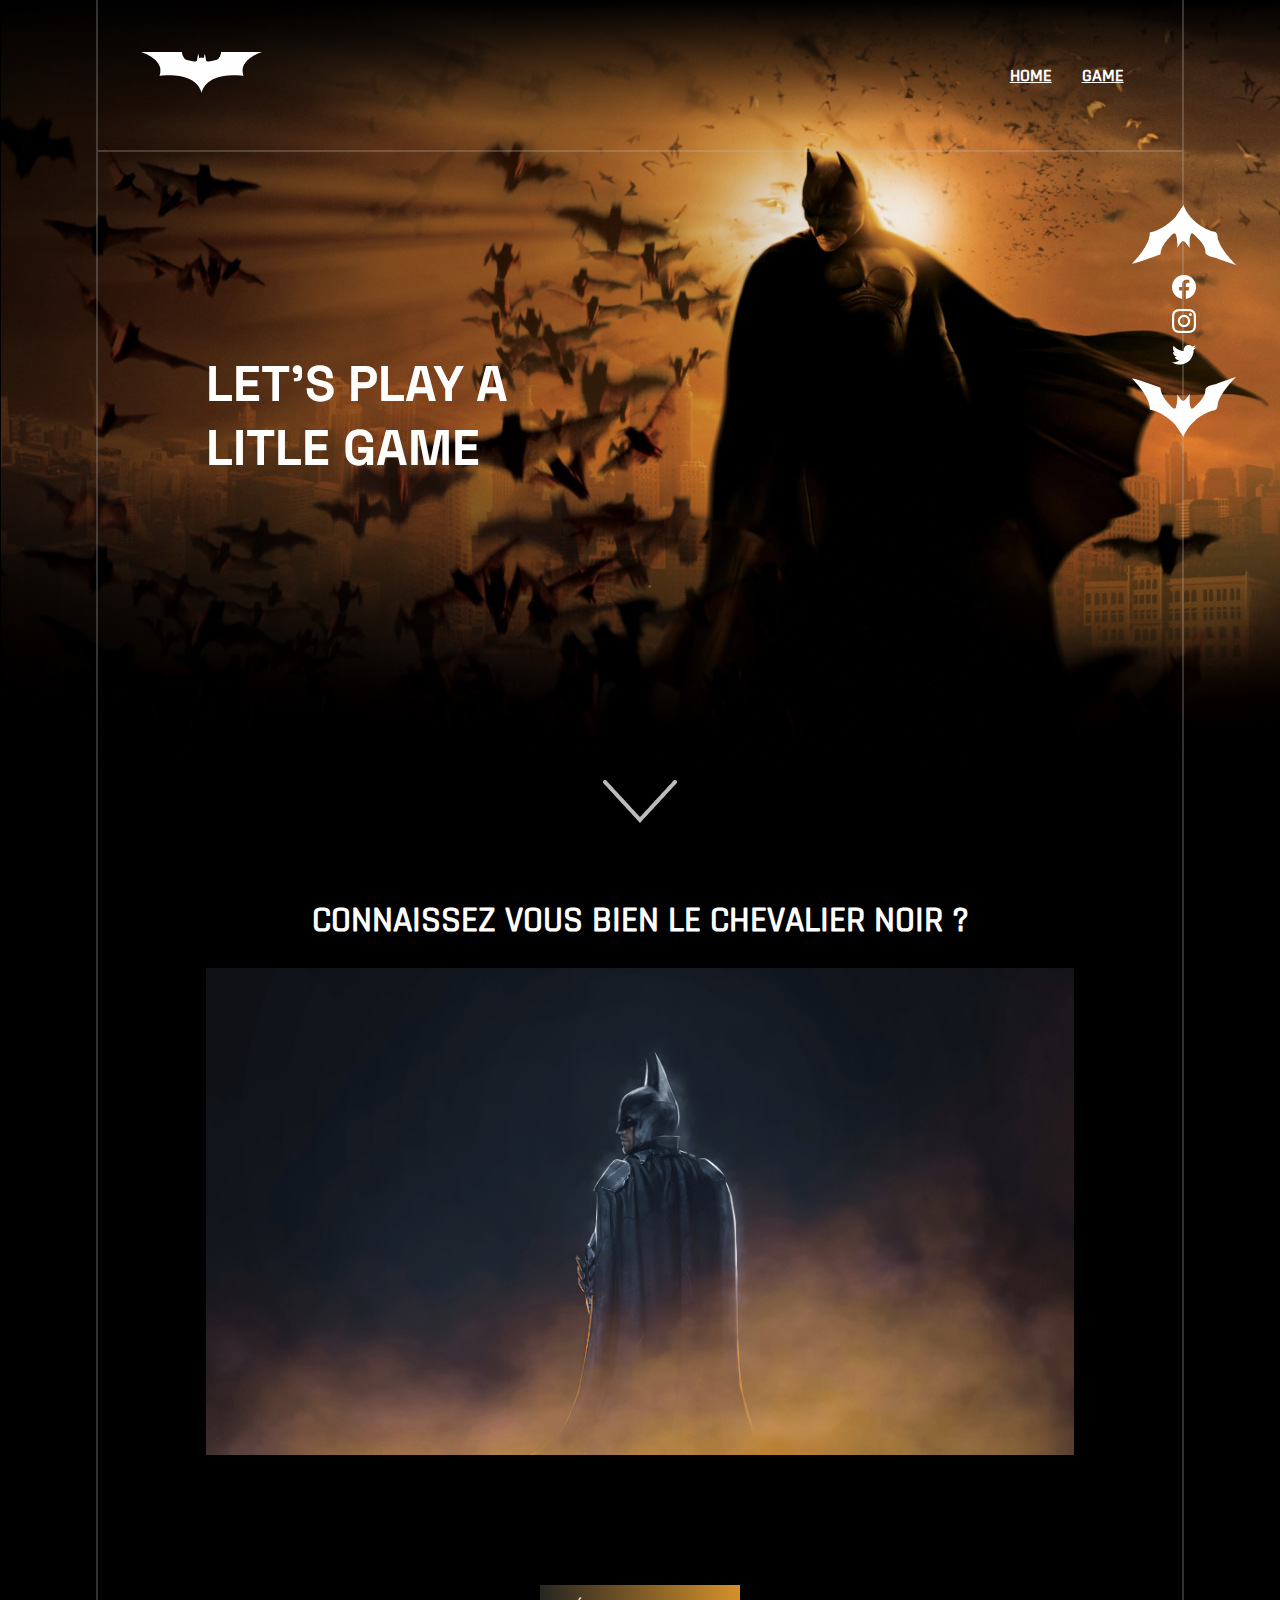
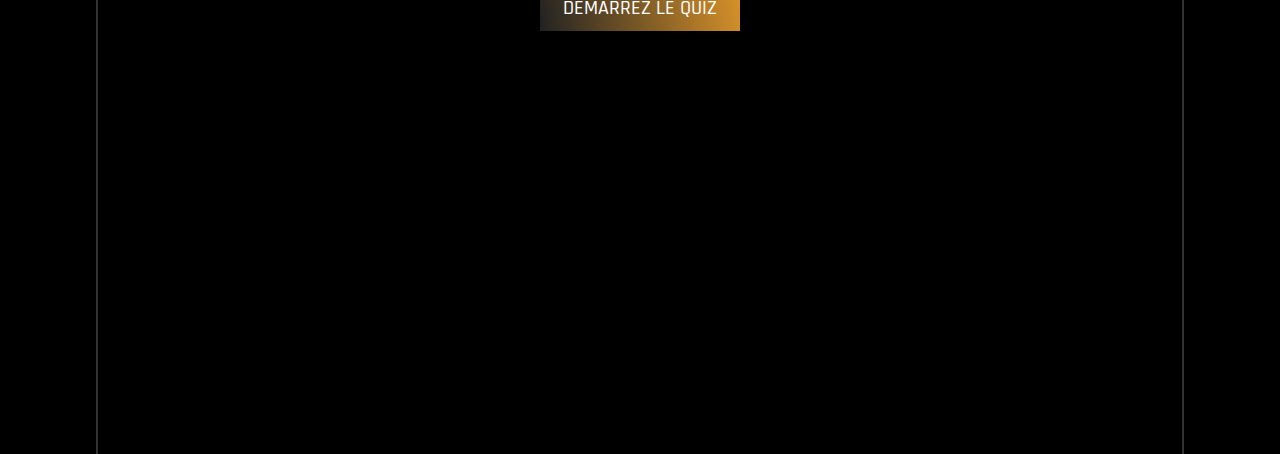
==== commit 7e127129: "Solve img qui suit la souris bug dans game" ====
--- a/game.html
+++ b/game.html
@@ -6,8 +6,8 @@
     <meta http-equiv="X-UA-Compatible" content="IE=edge">
     <meta name="viewport" content="width=device-width, initial-scale=1.0">
 
+    <link rel="stylesheet" href="style/style.css">
     <link rel="stylesheet" href="style/game.css">
-    <link rel="stylesheet" href="style/style.css">
 
     <script src="./script/main.js" defer></script>
     <script src="./script/game.js" defer></script>
